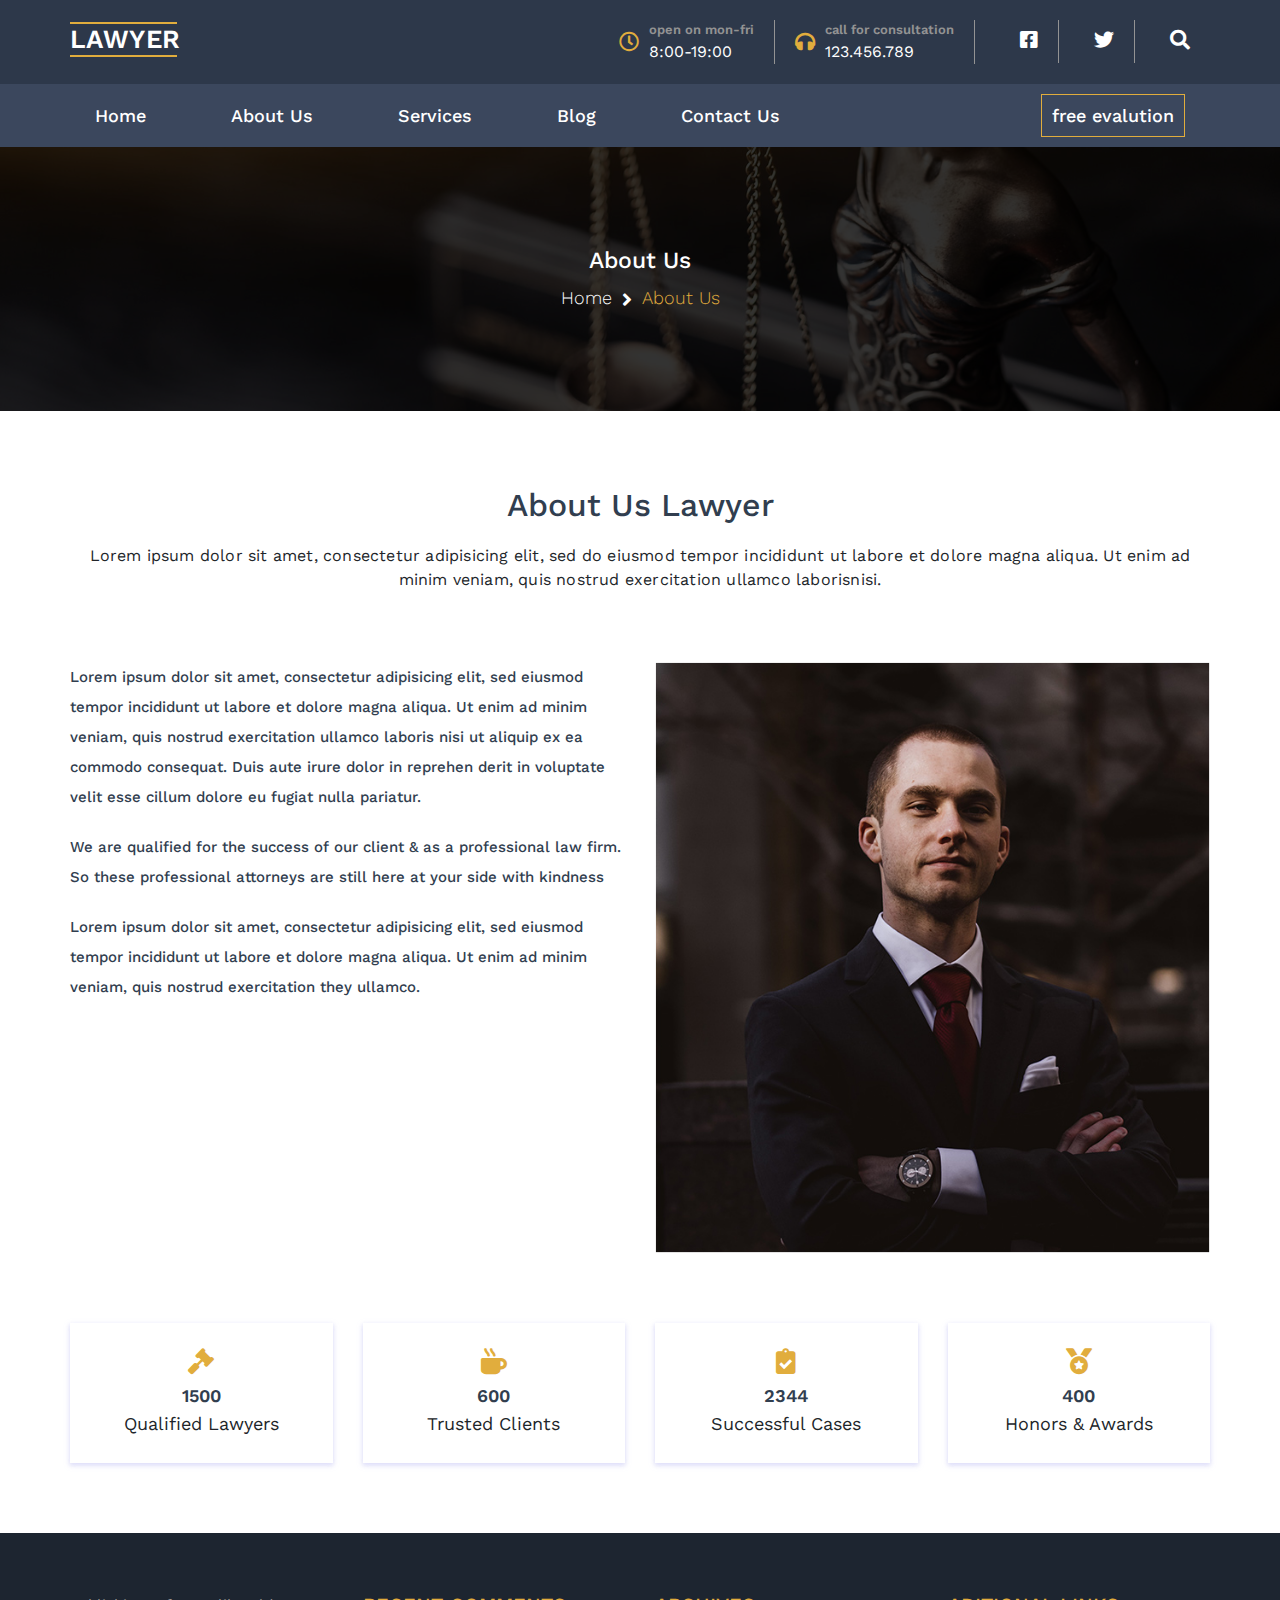
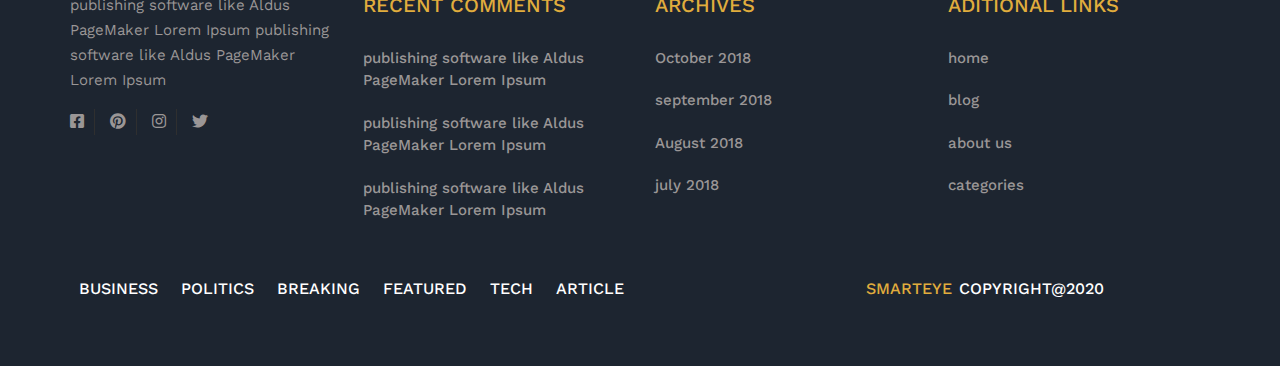
==== about-us.html @ 45066dd8 "Add files via upload" ====
<!doctype html>
<html lang="en">

<head>
    <meta charset="utf-8">
    <meta name="viewport" content="width=device-width, initial-scale=1, shrink-to-fit=no">
    <title>Lawyer</title>
    <link rel="shortcut icon" href="assets/images/fav.png" type="image/x-icon">
    <link href="https://fonts.googleapis.com/css2?family=Work+Sans:wght@300;400;500;600;700&display=swap" rel="stylesheet">
    <link rel="shortcut icon" href="assets/images/fav-icon.png">
    <link rel="stylesheet" href="assets/css/bootstrap.min.css">
    <link rel="stylesheet" href="assets/css/all.min.css">
    <link rel="stylesheet" type="text/css" href="assets/css/style.css" />
    <link rel="stylesheet" type="text/css" href="assets/css/responsive.css" />
</head>

<body>
    <!-- ===============================*****Start Header*****=============================== -->
    <header>
        <div class="top-nav">
            <div class="container">
                <div class="row">
                    <div class="col-md-4 col-12">
                        <div class="logo">
                            <h1>lawyer</h1>
                        </div>
                    </div>
                    <div class="col-md-8 col-12">
                        <div class="top-sec-main">
                           <div class="top-sec">
                                <ol>
                                    <li>
                                        <i class="far fa-clock"></i>
                                        <span>open on mon-fri</span>8:00-19:00
                                    </li>
                                    <li>
                                        <i class="fa fa-headphones"></i>
                                        <span>call for consultation</span>123.456.789
                                    </li>
                                </ol>
                            </div>
                            <div class="top-sec-2">
                                <ol>
                                    <li><i class="fab fa-facebook-square"></i></li>
                                    <li><i class="fab fa-twitter"></i></li>
                                    <li class="last"><i class="fas fa-search"></i></li>
                                </ol>
                            </div> 
                        </div>
                    </div>
                </div>
            </div>
        </div>

        <div class="_main_nav">
            <div class="container">
                <div class="row">
                    <div class="nav">
                        <div class="logo-01">
                            <h1>lawyer</h1>
                        </div>
                        <div class="menu-toggle"></div>
                        <div class="my-nav">
                            <div class="menu">
                              <ul>
                                <li><a href="index.html">Home</a></li>
                                <li><a href="about-us.html">About Us</a></li>
                                <li><a href="services.html">Services</a></li>
                                <li><a href="blog.html">Blog</a></li>
                                <li><a href="contact-us.html">Contact Us</a></li>
                                <li class="link-01"><a href="#">free evalution</a></li>
                              </ul>
                            </div>
                        </div>
                    </div>
                </div>
            </div>
        </div>
    </header>

    <!-- ====================**********End Header**********==================== -->

    <!-- ====================*********About Us Section**********==================== -->

    <section class="bg-02-a">
        <div class="container">
            <div class="row">
                <div class="col-12">
                    <div class="_head_01">
                        <h2>About Us</h2>
                        <p>Home<i class="fas fa-angle-right"></i><span>About Us</span></p>
                    </div>
                </div>
            </div>
        </div>
    </section>

    <section class="bg-02-b">
        <div class="container">
            <div class="row">
                <div class="col-12">
                    <div class="head-001">
                        <h2>About Us Lawyer</h2>
                        <p>Lorem ipsum dolor sit amet, consectetur adipisicing elit, sed do eiusmod tempor incididunt ut labore et dolore magna aliqua. Ut enim ad minim veniam, quis nostrud exercitation ullamco laborisnisi.</p>
                    </div>
                </div>
                <div class="col-lg-6 col-md-6 col-12">
                    <div class="_do_er_xs">
                        <p>Lorem ipsum dolor sit amet, consectetur adipisicing elit, sed eiusmod tempor incididunt ut labore et dolore magna aliqua. Ut enim ad minim veniam, quis nostrud exercitation ullamco laboris nisi ut aliquip ex ea commodo consequat. Duis aute irure dolor in reprehen derit in voluptate velit esse cillum dolore eu fugiat nulla pariatur.</p>
                        <p>We are qualified for the success of our client & as a professional law firm. So these professional attorneys are still here at your side with kindness</p>
                        <p>Lorem ipsum dolor sit amet, consectetur adipisicing elit, sed eiusmod tempor incididunt ut labore et dolore magna aliqua. Ut enim ad minim veniam, quis nostrud exercitation they ullamco.</p>
                    </div>
                </div>
                <div class="col-lg-6 col-md-6 col-12 ">
                    <div class="_do_er_xs">
                       <div class="_kl_de_s">
                           <img src="assets/images/bg/abt-01.jpg">
                       </div> 
                    </div>
                </div>
            </div>
            <div class="row">
                <div class="col-lg-3 col-md-3 col-6">
                    <div class="cal-box">
                        <div class="cal-content">
                            <i class="fas fa-gavel"></i>
                            <h2>1500</h2>
                            <h3>Qualified Lawyers</h3>
                        </div>
                    </div>
                </div>

                <div class="col-lg-3 col-md-3 col-6">
                    <div class="cal-box">
                        <div class="cal-content">
                            <i class="fas fa-mug-hot"></i>
                            <h2>600</h2>
                            <h3>Trusted Clients</h3>
                        </div>
                    </div>
                </div>

                <div class="col-lg-3 col-md-3 col-6">
                    <div class="cal-box">
                        <div class="cal-content">
                            <i class="fas fa-clipboard-check"></i>
                            <h2>2344</h2>
                            <h3>Successful Cases</h3>
                        </div>
                    </div>
                </div>

                <div class="col-lg-3 col-md-3 col-6">
                    <div class="cal-box">
                        <div class="cal-content">
                            <i class="fas fa-medal"></i>
                            <h2>400</h2>
                            <h3>Honors & Awards</h3>
                        </div>
                    </div>
                </div>
            </div>
        </div>
    </section>

    <footer>
        <div class="container">
            <div class="row">
                <div class="col-lg-3 col-md-4 col-sm-6 col-xs-6">
                    <div class="footer-content">
                        <p>publishing software like Aldus PageMaker Lorem Ipsum
                        publishing software like Aldus PageMaker Lorem Ipsum</p>
                        <ol>
                            <li><i class="fab fa-facebook-square"></i></li>
                            <li><i class="fab fa-pinterest"></i></li>
                            <li><i class="fab fa-instagram"></i></li>
                            <li><i class="fab fa-twitter"></i></li>
                        </ol>
                    </div>
                </div>

                <div class="col-lg-3 col-md-4 col-sm-6 col-xs-6">
                    <div class="footer-content">
                        <h2>recent comments</h2>
                        <ul>
                            <li>publishing software like Aldus PageMaker Lorem Ipsum</li>
                            <li>publishing software like Aldus PageMaker Lorem Ipsum</li>
                            <li>publishing software like Aldus PageMaker Lorem Ipsum</li>
                        </ul>
                    </div>
                </div>

                <div class="col-lg-3 col-md-4 col-sm-6 col-xs-6">
                    <div class="footer-content">
                        <h2>Archives</h2>
                        <ul>
                            <li>October 2018</li>
                            <li>september 2018</li>
                            <li>August 2018</li>
                            <li>july 2018</li>
                        </ul>
                    </div>
                </div>

                <div class="col-lg-3 col-md-4 col-sm-6 col-xs-6">
                    <div class="footer-content">
                        <h2>Aditional links</h2>
                        <ul>
                            <li>home</li>
                            <li>blog</li>
                            <li>about us</li>
                            <li>categories</li>
                        </ul>
                    </div>
                </div>
                <div class="col-lg-8 col-md-8 col-12">
                    <div class="end-items">
                        <ul>
                            <li>Business</li>
                            <li>politics</li>
                            <li>Breaking</li>
                            <li>featured</li>
                            <li>tech</li>
                            <li>article</li>
                        </ul>
                    </div>
                </div>
                <div class="col-lg-4 col-md-4 col-12">
                    <div class="end-items-01">
                        <ul>
                            <li><span>smarteye</span>copyright@2020</li>
                        </ul>
                    </div>
                </div>
            </div>
        </div>
    </footer>

</body>
<script src="assets/js/jquery-3.2.1.min.js"></script>
<script src="assets/js/popper.min.js"></script>
<script src="assets/js/bootstrap.min.js"></script>
<script>
      $(document).ready (function(){
        $('.menu-toggle').click(function(){
          $('.menu-toggle').toggleClass('active')
          $('.menu').toggleClass('active')
        })
      })
    </script>
</html>
---- assets/css/style.css ----
@import url(https://fonts.googleapis.com/css?family=Montserrat:300,400,600,700);
@import url(https://fonts.googleapis.com/css?family=Arimo:300,400,400italic,700,700italic);
/* ================================ Basic CSS =============================== */
body {
  margin: 0px;
  padding: 0px;
  font-family: 'Work Sans' , sans-serif;
  overflow-x: hidden; }

* {
  margin: 0px;
  padding: 0px;
  box-sizing: border-box; }

img {
  max-width: 100%; }

h1, h2, h3, h4, h5, h6 {
  margin: 0px; }

ul, ol {
  margin: 0px;
  padding: 0px; }

h2 {
  color: #313e4f; }

li {
  list-style: none; }

a {
  text-decoration: none; }

a:hover {
  text-decoration: none; }

@media screen and (max-width: 1199px) {
  .container {
    max-width: 100%; }

  width: 100%; }
.container {
  max-width: 1170px; }
  @media screen and (max-width: 575px) {
    .container {
      padding: 10px 15px;
      max-width: 100%;
      width: 100%; } }

/* ================================ Header CSS =============================== */
.top-nav {
  position: relative;
  visibility: visible;
  overflow: hidden;
  z-index: 2;
  background: #2d384a;
  padding: 20px 0px; }
  .top-nav .top-sec {
    position: relative;
    z-index: 2;
    display: inline-block;
    color: #fff; }
    .top-nav .top-sec ol li {
      position: relative;
      display: inline-block;
      padding: 0 20px 0 30px;
      color: #fff;
      margin: 0 15px 0 0;
      border-right: 1px solid #939393; }
      .top-nav .top-sec ol li i {
        position: absolute;
        left: 0;
        color: #e1ad3d;
        font-size: 20px;
        display: flex;
        align-items: center;
        justify-content: center;
        height: 100%; }
      .top-nav .top-sec ol li span {
        display: block;
        font-size: 13px;
        color: #939393;
        font-weight: 600; }
  .top-nav .logo {
    display: inline-block;
    color: #fff; }
    .top-nav .logo h1 {
      line-height: 35px;
      position: relative;
      font-size: 26px;
      color: #fff;
      text-transform: uppercase;
      font-weight: 600;
      letter-spacing: 0.4px;
      margin: 2px 0px; }
      .top-nav .logo h1::after {
        position: absolute;
        content: "";
        width: 97%;
        left: 0;
        bottom: 0;
        height: 2px;
        background: #e1ad3d; }
      .top-nav .logo h1::before {
        position: absolute;
        content: "";
        width: 97%;
        top: 0;
        bottom: 0;
        height: 2px;
        background: #e1ad3d; }
  .top-nav .top-sec-main {
    display: flex;
    justify-content: flex-end; }
    .top-nav .top-sec-main .top-sec-2 {
      display: flex;
      align-items: center; }
      @media screen and (max-width: 991px) {
        .top-nav .top-sec-main .top-sec-2 {
          display: none; } }
      .top-nav .top-sec-main .top-sec-2 ol .last {
        border: none !important; }
      .top-nav .top-sec-main .top-sec-2 ol li {
        display: inline-block;
        border-right: 1px solid #939393;
        padding: 9.5px 20px 9.5px 30px; }
        .top-nav .top-sec-main .top-sec-2 ol li i {
          color: #fff;
          font-size: 20px; }
  @media screen and (max-width: 768px) {
    .top-nav {
      display: none; } }

@media screen and (max-width: 768px) {
  ._main_nav .nav {
    padding: 10px; } }
@media screen and (max-width: 768px) {
  ._main_nav .logo-01 {
    padding-left: 10px; }
    ._main_nav .logo-01 h1 {
      font-size: 2rem !important; } }

/* ================================ Slider CSS =============================== */
.slider {
  background: url(../images/slider.jpg);
  background-repeat: no-repeat;
  background-position: center;
  background-size: cover;
  padding: 50px 0px;
  position: relative;
  overflow: hidden; }
  .slider .slider-content-main {
    position: relative;
    padding: 100px 0px;
    text-align: center; }
    .slider .slider-content-main .btn-01 {
      position: relative;
      margin: 20px 0px;
      z-index: 9; }
      .slider .slider-content-main .btn-01 a {
        padding: 10px;
        color: #e1ad3d;
        font-size: 16px;
        text-transform: uppercase;
        font-weight: 500;
        border: 1px solid #e1ad3d; }
        @media screen and (max-width: 576px) {
          .slider .slider-content-main .btn-01 a {
            display: block;
            margin: 10px 0px; } }
        .slider .slider-content-main .btn-01 a:hover {
          color: #ececec;
          background-color: #e1ad3d; }
    .slider .slider-content-main h2 {
      padding: 20px 0px 30px 0;
      color: #fff;
      font-size: 40px;
      font-weight: 400;
      border-bottom: 1px solid #939393; }
      @media screen and (max-width: 576px) {
        .slider .slider-content-main h2 {
          font-size: 30px; } }
    .slider .slider-content-main p {
      padding: 30px 0px;
      margin: 0px;
      color: #fff;
      font-size: 16px;
      font-weight: 500;
      text-transform: uppercase; }
      .slider .slider-content-main p span {
        color: #fff;
        font-size: 22px;
        margin: 0 20px; }
    .slider .slider-content-main ol li {
      margin: 20px 0px; }
      .slider .slider-content-main ol li i {
        color: #e1ad3d;
        font-size: 40px;
        font-weight: 600; }
    @media screen and (max-width: 576px) {
      .slider .slider-content-main {
        padding: 0px; } }
  .slider::before {
    position: absolute;
    content: "";
    left: 0;
    bottom: 0;
    width: 100%;
    background: rgba(45, 56, 74, 0.9);
    height: 100%; }
  @media screen and (max-width: 576px) {
    .slider {
      padding: 20px 0px; } }

.logo-01 {
  position: absolute;
  font-size: 25px;
  color: #fff; }
  @media screen and (min-width: 768px) {
    .logo-01 {
      display: none; } }

@media screen and (max-width: 576px) {
  .bg-01::before {
    width: 100% !important; } }

@media screen and (max-width: 576px) {
  .bg-01 {
    padding: 20px 0px !important; } }

@media screen and (max-width: 576px) {
  .bg-01::after {
    width: 0 !important; } }

/* ================================ Section CSS =============================== */
.bg-01 {
  padding: 50px 0px;
  position: relative;
  z-index: 9;
  overflow: hidden; }
  .bg-01::before {
    position: absolute;
    content: "";
    background: linear-gradient(rgba(0, 0, 0, 0.9) 100%, rgba(0, 0, 0, 0.9) 100%), url("../images/bg-02.jpg");
    background-repeat: no-repeat;
    background-position: center;
    background-size: cover;
    background-attachment: fixed;
    width: 50%;
    left: 0;
    top: 0;
    height: 100%;
    z-index: 1; }
  .bg-01::after {
    position: absolute;
    content: "";
    background: linear-gradient(rgba(255, 255, 255, 0.7) 100%, rgba(255, 255, 255, 0.7) 100%), url("../images/bg-01.jpg");
    background-repeat: no-repeat;
    background-position: center;
    background-size: cover;
    background-attachment: fixed;
    width: 50%;
    right: 0;
    top: 0;
    height: 100%;
    z-index: 1; }
  .bg-01 .bg-sub {
    color: #313e4f !important;
    padding: 40px 20px 40px 60px !important; }
    .bg-01 .bg-sub a {
      color: #313e4f !important;
      border: 1px solid #313e4f !important; }
    @media screen and (max-width: 576px) {
      .bg-01 .bg-sub {
        padding: 20px !important;
        color: #fff !important; } }
  .bg-01 .bg-main {
    position: relative;
    z-index: 3;
    color: #fff;
    text-align: center;
    padding: 40px 60px 40px 20px; }
    .bg-01 .bg-main a {
      cursor: pointer;
      padding: 12px 20px;
      text-transform: uppercase;
      text-align: center;
      vertical-align: middle;
      border: 1px solid #fff;
      color: #fff;
      font-size: 16px;
      font-weight: 500;
      margin: 15px auto 10px auto;
      display: block;
      width: max-content; }
    .bg-01 .bg-main i {
      color: #e1ad3d;
      font-size: 30px;
      margin: 0 0 5px 0; }
    .bg-01 .bg-main h2 {
      font-size: 30px;
      font-weight: 600;
      padding: 10px 0 0; }
    .bg-01 .bg-main b {
      font-size: 15px;
      padding: 5px 0px; }
    .bg-01 .bg-main p {
      font-size: 16px;
      margin: 14px 0px; }
    @media screen and (max-width: 576px) {
      .bg-01 .bg-main {
        padding: 20px !important;
        color: #fff !important; } }

.bg-02 {
  padding: 50px 0px;
  position: relative;
  overflow: hidden; }
  .bg-02 .headding-01 {
    text-align: center;
    padding: 20px 0px;
    margin: 10px 0px; }
    .bg-02 .headding-01 p {
      margin: 10px 0px;
      color: #313e4f;
      font-size: 16px;
      font-weight: 400;
      letter-spacing: 0.4px;
      line-height: 24px; }
    .bg-02 .headding-01 i {
      color: #e1ad3d;
      font-size: 30px; }
    .bg-02 .headding-01 h2 {
      display: block;
      position: relative;
      padding: 40px 0 0 0;
      font-size: 30px;
      color: #313e4f;
      letter-spacing: 0.5px;
      margin: 5px 0px; }
  .bg-02 .big-client {
    padding: 0px 0px 20px 0px;
    background: #fff;
    box-shadow: 0 2px 5px 0 rgba(0, 0, 0, 0.16), 0 2px 10px 0 rgba(0, 0, 0, 0.12);
    margin: 10px 0px; }
    .bg-02 .big-client .client img {
      width: 100%; }
    .bg-02 .big-client .client-content {
      padding: 10px 0px 0px 0px;
      text-align: center;
      position: relative; }
      .bg-02 .big-client .client-content p {
        color: #313e4f;
        text-transform: uppercase;
        font-size: 14px;
        font-weight: 400;
        margin: 0px; }
      .bg-02 .big-client .client-content h2 {
        color: #313e4f;
        font-size: 16px;
        font-weight: 500;
        text-transform: uppercase; }

.bg-03 {
  padding: 40px 0px;
  background-color: #e5e5e5;
  overflow: hidden;
  position: relative;
  z-index: 9; }
  .bg-03 .box-01 {
    position: relative;
    margin: 20px 0px;
    padding: 10px 15px; }
    .bg-03 .box-01 ol li {
      font-size: 16px;
      color: #313e4f;
      line-height: 25px;
      padding: 10px 10px 10px 50px;
      margin: 5px 0px;
      display: block;
      width: 100%;
      position: relative; }
      .bg-03 .box-01 ol li i {
        position: absolute;
        left: 0;
        top: 20px;
        font-size: 30px;
        color: #e1ad3d; }
      .bg-03 .box-01 ol li span {
        display: block;
        margin: 5px 0px;
        font-size: 20px;
        color: #313e4f;
        font-weight: 600;
        text-transform: uppercase; }

.bg-04 {
  padding: 40px 0px;
  background-image: url(../images/bg-03.jpg);
  background-repeat: no-repeat;
  background-size: cover;
  background-position: center;
  position: relative; }
  .bg-04::before {
    position: absolute;
    content: "";
    width: 100%;
    height: 100%;
    background: rgba(0, 0, 0, 0.9);
    left: 0;
    top: 0; }
  .bg-04 .box-02-sup {
    margin: 20px 0px; }
    .bg-04 .box-02-sup ol li {
      display: block;
      margin: 20px 0px;
      text-transform: uppercase;
      padding: 20px 25px;
      background: #fff;
      color: #313e4f;
      border-radius: 3px;
      position: relative;
      z-index: 9; }
      .bg-04 .box-02-sup ol li i {
        position: absolute;
        background: #e1ad3d;
        width: 30px;
        height: 30px;
        line-height: 30px;
        color: #fff;
        font-size: 15px;
        border-radius: 50px;
        text-align: center;
        right: -15px;
        top: 40%; }
      .bg-04 .box-02-sup ol li span {
        font-size: 13px;
        color: #313e4f;
        text-transform: uppercase;
        margin: 10px 0px;
        display: block; }
  .bg-04 .box-02 {
    padding: 20px 25px;
    margin: 10px 0px;
    position: relative;
    text-align: left; }
    .bg-04 .box-02 a {
      cursor: pointer;
      padding: 12px 20px;
      text-transform: uppercase;
      vertical-align: middle;
      border: 1px solid #fff;
      color: #fff;
      font-size: 16px;
      font-weight: 500;
      margin: 25px 0;
      display: block;
      width: max-content; }
    .bg-04 .box-02 p {
      font-size: 16px;
      line-height: 30px;
      letter-spacing: 0.4px;
      color: #fff;
      font-weight: 100;
      margin: 25px 0px; }
    .bg-04 .box-02 h2 {
      color: #fff;
      font-size: 30px;
      text-transform: uppercase;
      font-weight: 400;
      line-height: 45px;
      letter-spacing: 1px;
      margin: 20px 0px; }

.bg-05 {
  padding: 40px 0px;
  background: #fff;
  overflow: hidden;
  position: relative; }
  .bg-05 .headding-01 {
    text-align: center;
    padding: 20px 0px;
    margin: 10px 0px; }
    .bg-05 .headding-01 p {
      margin: 10px 0px;
      color: #313e4f;
      font-size: 16px;
      font-weight: 400;
      letter-spacing: 0.4px;
      line-height: 24px; }
    .bg-05 .headding-01 h2 {
      display: block;
      position: relative;
      padding: 40px 0 0 0;
      font-size: 30px;
      color: #313e4f;
      letter-spacing: 0.5px;
      margin: 5px 0px; }
  .bg-05 .row-sub {
    position: relative; }
    .bg-05 .row-sub ol li {
      padding: 10px 10px 10px 40px !important;
      text-align: left !important; }
      .bg-05 .row-sub ol li i {
        left: 0; }
  .bg-05 .row-items {
    height: 100%;
    padding: 20px 30px;
    position: relative; }
    .bg-05 .row-items ol li {
      display: block;
      margin: 10px 0px;
      padding: 10px 40px 10px 10px;
      font-size: 20px;
      font-weight: 600;
      letter-spacing: 0.3px;
      text-transform: uppercase;
      color: #313e4f;
      position: relative;
      text-align: right; }
      .bg-05 .row-items ol li i {
        position: absolute;
        right: 0;
        color: #e1ad3d;
        font-size: 30px;
        display: flex; }
      .bg-05 .row-items ol li span {
        font-size: 14px;
        margin: 15px 0px;
        display: block;
        font-weight: 400; }
    .bg-05 .row-items .row-images {
      display: flex;
      height: 100%;
      align-items: center; }
      @media screen and (max-width: 768px) {
        .bg-05 .row-items .row-images {
          display: none; } }

/* ================******about us page css******================ */
.bg-02-a {
  padding: 80px 0px;
  background: url(../images/bg/bg-01.jpg);
  background-size: cover;
  background-position: center;
  overflow: hidden;
  position: relative;
  text-align: center;
  color: #fff; }
  .bg-02-a::before {
    position: absolute;
    content: "";
    width: 100%;
    height: 100%;
    left: 0;
    bottom: 0;
    background-color: rgba(0, 0, 0, 0.8); }
  .bg-02-a ._head_01 {
    position: relative;
    display: block;
    margin: 20px auto; }
    .bg-02-a ._head_01 h2 {
      font-size: 23px;
      font-weight: 500;
      margin: 0px;
      padding: 0 0 10px 0;
      color: #fff; }
    .bg-02-a ._head_01 p {
      margin: 0px;
      font-size: 18px;
      font-weight: 300; }
      .bg-02-a ._head_01 p i {
        font-size: 20px;
        margin: 0 10px;
        position: relative;
        top: 3px; }
      .bg-02-a ._head_01 p span {
        color: #e1ad3d; }

.bg-02-b {
  padding: 50px 0px;
  background: #fff;
  position: relative;
  overflow: hidden; }
  .bg-02-b ._do_er_xs {
    padding: 20px 0px;
    margin: 30px 0px;
    text-align: left;
    position: relative; }
    .bg-02-b ._do_er_xs p {
      margin: 0 0 20px 0;
      font-size: 15px;
      color: #313e4f;
      line-height: 30px;
      font-weight: 500; }
    @media screen and (max-width: 768px) {
      .bg-02-b ._do_er_xs {
        margin: 10px 0px;
        padding: 5px 0px; } }
  .bg-02-b .head-001 {
    margin: 20px 0px;
    text-align: center; }
    .bg-02-b .head-001 h2 {
      padding: 5px 0 20px 0; }
    .bg-02-b .head-001 p {
      font-size: 16px;
      letter-spacing: 0.2px;
      margin: 0px; }
    @media screen and (max-width: 768px) {
      .bg-02-b .head-001 {
        margin: 10px 0px; } }
  .bg-02-b .cal-box {
    margin: 20px 0px;
    position: relative; }
    .bg-02-b .cal-box .cal-content {
      background-color: #fff;
      padding: 20px 18px;
      text-align: center;
      box-shadow: 0 2px 5px 0 rgba(218, 218, 253, 0.65), 0 2px 5px 0 rgba(206, 206, 238, 0.54); }
      .bg-02-b .cal-box .cal-content h3 {
        font-size: 18px;
        font-weight: 400;
        margin: 0 0 8px 0; }
      .bg-02-b .cal-box .cal-content h2 {
        font-size: 18px;
        font-weight: 600;
        margin: 6px 0px; }
      .bg-02-b .cal-box .cal-content i {
        color: #e1ad3d;
        font-size: 26px;
        padding: 5px 0px; }
    @media screen and (max-width: 768px) {
      .bg-02-b .cal-box {
        margin: 10px 0px;
        padding: 0px; } }
  .bg-02-b ._jh_oi_cs {
    padding: 17px 20px;
    border: 2px dotted #e1ad3d;
    position: relative;
    margin: 20px 0px;
    text-align: center; }
    .bg-02-b ._jh_oi_cs i {
      padding: 20px 0px;
      color: #e1ad3d;
      font-size: 30px;
      font-weight: 200; }
    .bg-02-b ._jh_oi_cs h2 {
      font-weight: 600;
      font-size: 20px;
      padding: 0 0 20px 0; }
    .bg-02-b ._jh_oi_cs p {
      font-size: 15px;
      font-weight: 500;
      color: #313e4f;
      padding: 0 0 10px 0;
      line-height: 28px; }
    @media screen and (max-width: 768px) {
      .bg-02-b ._jh_oi_cs {
        margin: 10px 0px;
        padding: 15px; } }
  .bg-02-b .my_row_y {
    margin: 30px 0px 10px 0px; }
    @media screen and (max-width: 768px) {
      .bg-02-b .my_row_y {
        margin: 10px 0px; } }
  .bg-02-b ._cd_xs_we {
    background: #fff;
    padding: 0 0 20px 0;
    box-shadow: 0 0 12px 0 rgba(221, 221, 221, 0.68);
    margin: 10px 0px 20px 0px; }
    .bg-02-b ._cd_xs_we ._ol_xs_we {
      position: relative;
      display: block;
      width: 100%; }
      .bg-02-b ._cd_xs_we ._ol_xs_we img {
        border-top-right-radius: 7px;
        border-top-left-radius: 7px; }
    .bg-02-b ._cd_xs_we ._lo_de_we_xa {
      position: relative;
      padding: 10px 15px 20px 18px;
      text-align: center; }
      .bg-02-b ._cd_xs_we ._lo_de_we_xa a {
        display: block;
        text-align: left;
        color: #e1ad3d;
        font-size: 16px;
        font-weight: 500;
        margin: 7px 0px 0px; }
      .bg-02-b ._cd_xs_we ._lo_de_we_xa p {
        line-height: 28px;
        font-size: 15px;
        font-weight: 500;
        color: #767676;
        margin: 0px; }
      .bg-02-b ._cd_xs_we ._lo_de_we_xa ol li {
        display: inline-block;
        font-size: 16px;
        font-weight: 500;
        padding: 10px 0px; }
        .bg-02-b ._cd_xs_we ._lo_de_we_xa ol li i {
          color: #e1ad3d;
          margin: 0 10px 0 0; }
      .bg-02-b ._cd_xs_we ._lo_de_we_xa h2 {
        margin: 7px 0px;
        font-size: 18px;
        font-weight: 600; }
    @media screen and (max-width: 768px) {
      .bg-02-b ._cd_xs_we {
        margin: 10px 0px; } }

.contact-01 {
  padding: 50px 0px;
  background: url(../images/contact.png);
  background-repeat: no-repeat;
  background-size: cover;
  background-position: 50%;
  position: relative;
  overflow: hidden; }
  .contact-01 .btn-001 {
    display: block;
    width: 100%;
    margin: 20px 0px;
    position: relative;
    z-index: 9;
    text-align: center; }
    .contact-01 .btn-001 a {
      text-align: center;
      padding: 10px 18px;
      color: #fff;
      border-radius: 4px;
      font-size: 15px;
      background: #e1ad3d; }
  .contact-01 .mar-01 {
    width: 80%;
    display: block;
    margin: 20px auto; }
    @media screen and (max-width: 768px) {
      .contact-01 .mar-01 {
        width: 100%; } }
  .contact-01 .form-group {
    margin: 20px 0px;
    position: relative; }
    .contact-01 .form-group .form-control {
      min-height: 45px;
      background: transparent;
      border: 1px solid #e1ad3d; }

/* ================================ Footer CSS =============================== */
footer {
  padding: 40px 0px;
  background: #1d2530; }
  footer .end-items-01 ul {
    padding: 20px 0px;
    position: relative; }
    footer .end-items-01 ul li {
      display: inline-block;
      font-size: 16px;
      font-weight: 500;
      color: #fff;
      padding: 5px 16px;
      text-transform: uppercase; }
      footer .end-items-01 ul li span {
        color: #e1ad3d;
        margin-right: 7px; }
  footer .end-items {
    padding: 20px 0px;
    position: relative; }
    footer .end-items ul li {
      display: inline-block;
      font-size: 16px;
      font-weight: 500;
      color: #fff;
      padding: 5px 9px;
      text-transform: uppercase; }
  footer .footer-content {
    padding: 10px 0px;
    margin: 10px 0px;
    position: relative;
    color: #9a9696; }
    footer .footer-content ul li {
      padding: 10px 0px;
      font-weight: 500;
      font-size: 15px; }
    footer .footer-content h2 {
      color: #e1ad3d;
      text-transform: uppercase;
      font-size: 20px;
      font-weight: 500;
      margin: 0 0 20px 0; }
    footer .footer-content p {
      font-size: 15px;
      line-height: 25px;
      font-weight: 400; }
    footer .footer-content ol li {
      display: inline-block;
      color: #9a9696;
      padding: 1px 10px;
      border-right: 1px solid #2f2f2f; }
      footer .footer-content ol li:last-child {
        border: 0px; }
      footer .footer-content ol li:nth-child(1) {
        padding-left: 0px; }

/*# sourceMappingURL=style.css.map */
---- assets/css/responsive.css ----
._main_nav {
    background: #3b475d;
    position: relative;
    overflow: hidden;
}

.nav{
	display:block;
	width:100%;
	position:relative;

}

.menu-toggle {
    display:none;
    height: 40px;
    width: 40px;
    align-items: center;
    justify-content: center;
    float: right;
    margin: 10px 0 0 40px;
    opacity: 0;
    visibility: hidden;
}

.menu-toggle::before {
    position: absolute;
    content: "\f0c9";
    font-size: 26px;
    color: #e1ad3d;
    font-family: "Font Awesome 5 Pro";
}

.menu-toggle.active::before {
    content: "\f00d";
}

.menu ul li a {
    color: #fff;
    padding: 20px 0px 18px 0;
    transition: 0.5s;
    cursor: pointer;
}

.menu ul li {
    display: inline-block;
    color: #fff;
    padding: 18px 40px;
    font-size: 18px;
    font-weight: 500;
}

.my-nav {
    position: relative;
    width: 100%;
}

.menu {
	display:block;
    z-index: 99;
}

.menu ul li:hover a{
	color: #e1ad3d;
    border-bottom: 3px solid #e1ad3d;
}

.link-01 a{
	padding:10px !important;
	border:1px solid#e1ad3d;
}

.link-01:hover a{
	border:none !important;
	color:#fff;
}

.link-01 a{
	color:#e1ad3d;
}

.link-01{
	float:right;
}


@media (max-width: 768px){
	.menu-toggle {
    	visibility: visible;
    	opacity: 1;
    	display:block;
}

.menu.active {
    display: block;
    height: 100vh;
    width: 100%;
    z-index: 999;
    visibility: visible;
    opacity: 1;
    top: 70px;
}

.menu{
	display:none;
}

.menu ul li {
    display: block;
}

.my-nav{
	top:50px;
}
.link-01{
	float:unset;
}
.link-01 a{
	padding:10px !important;
}
}

@media (min-width:768.01px) and (max-width: 991.98px){
	.menu ul li {
		padding: 18px 15px;
	}
}

@media (min-width: 992px) and (max-width: 1199.98px) {
	.menu ul li {
		padding: 18px 35px;
	}

}
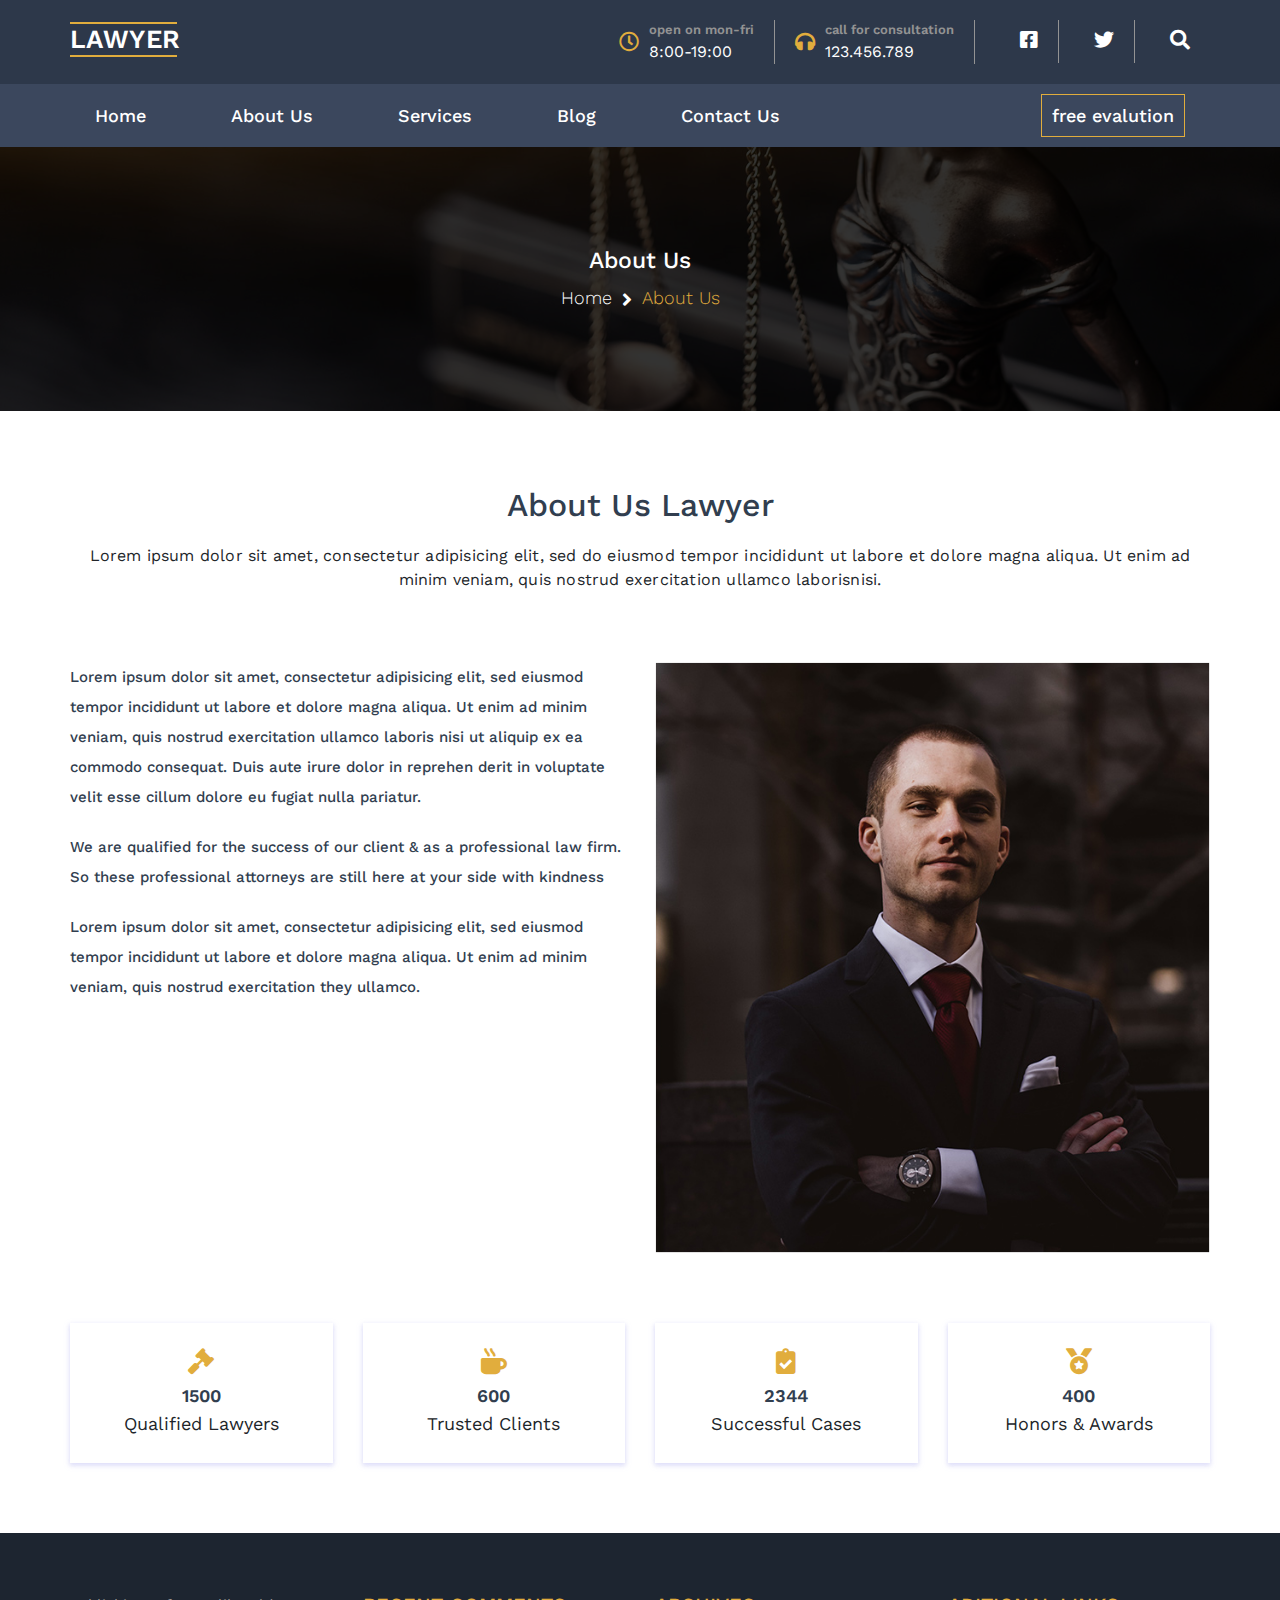
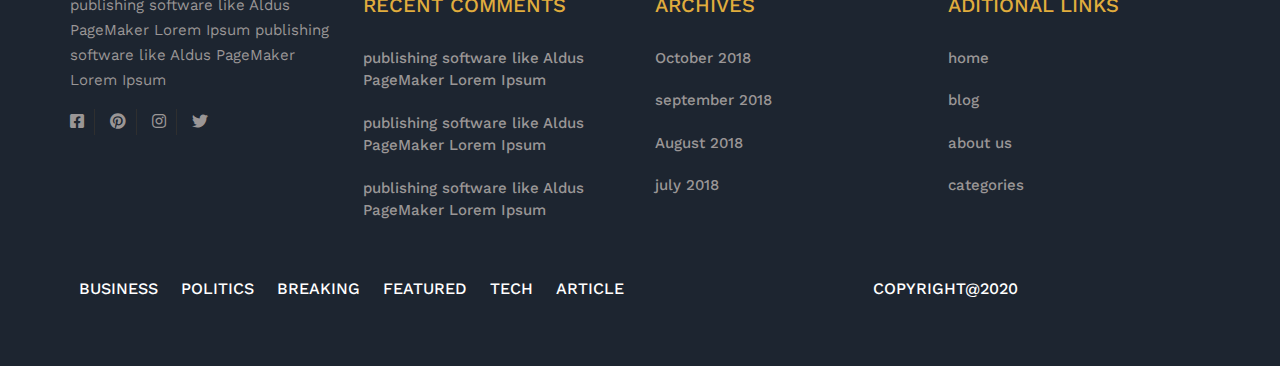
==== commit 0116c867: "Update about-us.html" ====
--- a/about-us.html
+++ b/about-us.html
@@ -228,7 +228,7 @@
                 <div class="col-lg-4 col-md-4 col-12">
                     <div class="end-items-01">
                         <ul>
-                            <li><span>smarteye</span>copyright@2020</li>
+                            <li><span></span>copyright@2020</li>
                         </ul>
                     </div>
                 </div>
@@ -248,4 +248,4 @@
         })
       })
     </script>
-</html>+</html>
